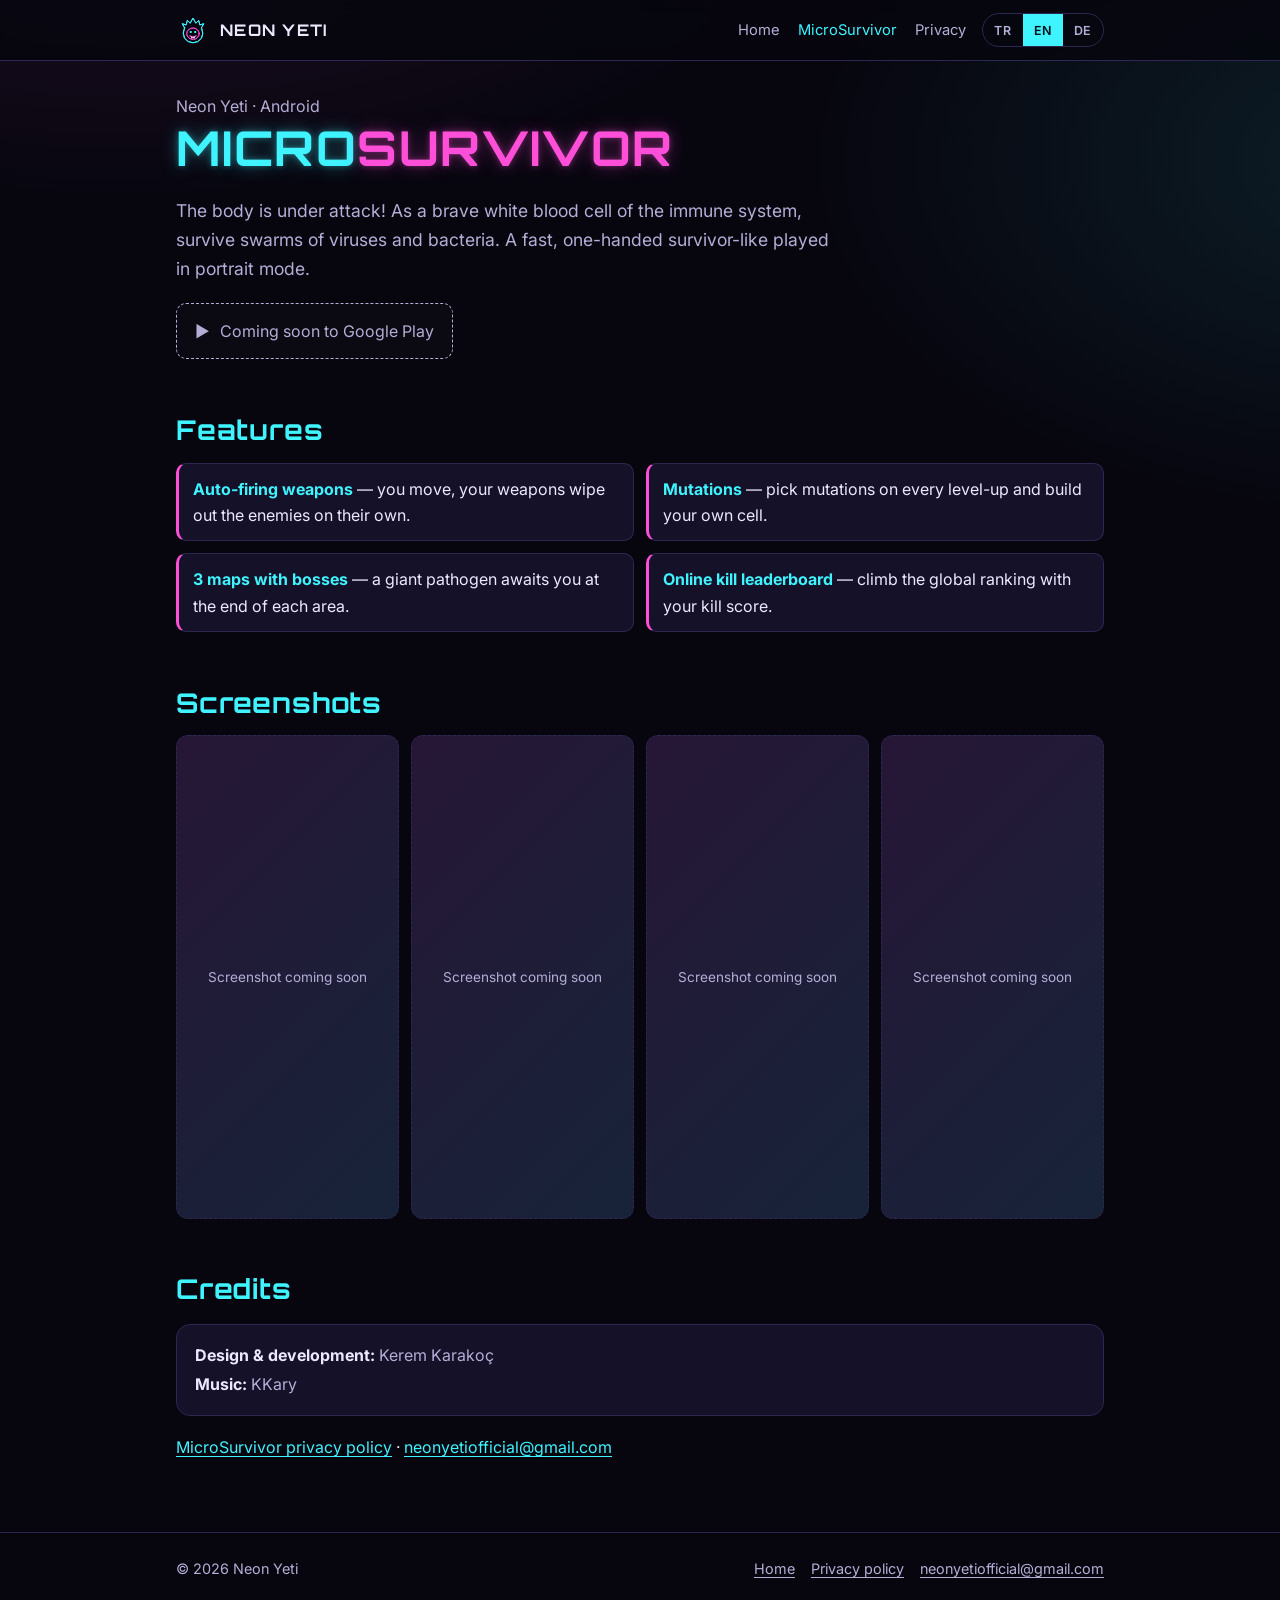
==== microsurvivor/index.html @ e1826c22 "Neon Yeti website: home, MicroSurvivor page, privacy policy, app-ads.txt Static TR/EN/DE site for Gi" ====
<!doctype html>
<html lang="en" data-lang="en"
  data-title-tr="MicroSurvivor — Neon Yeti"
  data-title-en="MicroSurvivor — Neon Yeti"
  data-title-de="MicroSurvivor — Neon Yeti">
<head>
  <meta charset="utf-8">
  <meta name="viewport" content="width=device-width, initial-scale=1">
  <title>MicroSurvivor — Neon Yeti</title>
  <meta name="description" content="MicroSurvivor: a portrait survivor-like for Android. Play as a white blood cell and fight viruses and bacteria.">
  <meta name="theme-color" content="#07060f">
  <link rel="icon" href="../assets/logo.svg" type="image/svg+xml">
  <link rel="preconnect" href="https://fonts.googleapis.com">
  <link rel="preconnect" href="https://fonts.gstatic.com" crossorigin>
  <link href="https://fonts.googleapis.com/css2?family=Inter:wght@400;600&family=Orbitron:wght@600;700;900&display=swap" rel="stylesheet">
  <link rel="stylesheet" href="../assets/style.css">
  <script src="../assets/lang.js" defer></script>
</head>
<body>
  <a class="skip-link" href="#main"><span data-l="tr">İçeriğe geç</span><span data-l="en">Skip to content</span><span data-l="de">Zum Inhalt</span></a>

  <header class="site-header">
    <div class="wrap">
      <a class="brand" href="../"><img src="../assets/logo.svg" alt="" width="34" height="34">NEON YETI</a>
      <nav class="nav" aria-label="Main">
        <a href="../"><span data-l="tr">Ana sayfa</span><span data-l="en">Home</span><span data-l="de">Start</span></a>
        <a href="./" aria-current="page">MicroSurvivor</a>
        <a href="privacy/"><span data-l="tr">Gizlilik</span><span data-l="en">Privacy</span><span data-l="de">Datenschutz</span></a>
        <div class="lang-switch" role="group" aria-label="Language / Dil / Sprache">
          <button type="button" data-set-lang="tr" aria-pressed="false" lang="tr">TR</button>
          <button type="button" data-set-lang="en" aria-pressed="true" lang="en">EN</button>
          <button type="button" data-set-lang="de" aria-pressed="false" lang="de">DE</button>
        </div>
      </nav>
    </div>
  </header>

  <main id="main">
    <div class="wrap">
      <section>
        <p class="muted" style="margin:0">Neon Yeti · Android</p>
        <h1><span class="neon-cyan">MICRO</span><span class="neon-magenta">SURVIVOR</span></h1>
        <p class="lead" data-l="tr">Vücudun alarm veriyor! Bağışıklık sisteminin cesur bir akyuvarı olarak virüs ve bakteri sürülerine karşı hayatta kal. Tek elle, dikey ekranda oynanan hızlı bir survivor-like.</p>
        <p class="lead" data-l="en">The body is under attack! As a brave white blood cell of the immune system, survive swarms of viruses and bacteria. A fast, one-handed survivor-like played in portrait mode.</p>
        <p class="lead" data-l="de">Der Körper wird angegriffen! Überlebe als mutiges weißes Blutkörperchen ganze Schwärme von Viren und Bakterien. Ein schnelles Survivor-like im Hochformat, mit einer Hand spielbar.</p>

        <div class="btn-row" style="margin-top:20px">
          <!-- TODO: Replace this placeholder with the official Google Play badge + store link once the game is live:
               <a href="https://play.google.com/store/apps/details?id=com.neonyeti.microsurvivor">
                 <img src="../assets/google-play-badge.png" alt="Get it on Google Play" width="200">
               </a> -->
          <span class="badge-placeholder" role="note">
            <span aria-hidden="true">▶</span>
            <span data-l="tr">Google Play'de yakında</span><span data-l="en">Coming soon to Google Play</span><span data-l="de">Bald bei Google Play</span>
          </span>
        </div>
      </section>

      <section aria-labelledby="feat-h">
        <h2 id="feat-h"><span data-l="tr">Özellikler</span><span data-l="en">Features</span><span data-l="de">Features</span></h2>
        <ul class="features">
          <li data-l="tr"><strong>Otomatik ateş eden silahlar</strong> — sen hareket et, silahların düşmanları kendiliğinden temizlesin.</li>
          <li data-l="en"><strong>Auto-firing weapons</strong> — you move, your weapons wipe out the enemies on their own.</li>
          <li data-l="de"><strong>Automatische Waffen</strong> — du bewegst dich, deine Waffen erledigen die Gegner von selbst.</li>

          <li data-l="tr"><strong>Mutasyonlar</strong> — her seviye atlamada hücreni güçlendiren mutasyonlar seç, kendi yapını kur.</li>
          <li data-l="en"><strong>Mutations</strong> — pick mutations on every level-up and build your own cell.</li>
          <li data-l="de"><strong>Mutationen</strong> — wähle bei jedem Level-up Mutationen und baue deine eigene Zelle.</li>

          <li data-l="tr"><strong>3 harita, 3 boss</strong> — her bölgenin sonunda seni bekleyen dev bir patojen var.</li>
          <li data-l="en"><strong>3 maps with bosses</strong> — a giant pathogen awaits you at the end of each area.</li>
          <li data-l="de"><strong>3 Karten mit Bossen</strong> — am Ende jedes Gebiets wartet ein riesiger Erreger.</li>

          <li data-l="tr"><strong>Çevrim içi skor tablosu</strong> — öldürme skorunla dünya sıralamasında yerini al.</li>
          <li data-l="en"><strong>Online kill leaderboard</strong> — climb the global ranking with your kill score.</li>
          <li data-l="de"><strong>Online-Bestenliste</strong> — steige mit deinem Kill-Score in der globalen Rangliste auf.</li>
        </ul>
      </section>

      <section aria-labelledby="shots-h">
        <h2 id="shots-h"><span data-l="tr">Ekran görüntüleri</span><span data-l="en">Screenshots</span><span data-l="de">Screenshots</span></h2>
        <!-- TODO: replace each .shot div with <img class="shot" src="../assets/shots/01.png" alt="..."> -->
        <div class="shots">
          <div class="shot"><span data-l="tr">Ekran görüntüsü yakında</span><span data-l="en">Screenshot coming soon</span><span data-l="de">Screenshot folgt</span></div>
          <div class="shot"><span data-l="tr">Ekran görüntüsü yakında</span><span data-l="en">Screenshot coming soon</span><span data-l="de">Screenshot folgt</span></div>
          <div class="shot"><span data-l="tr">Ekran görüntüsü yakında</span><span data-l="en">Screenshot coming soon</span><span data-l="de">Screenshot folgt</span></div>
          <div class="shot"><span data-l="tr">Ekran görüntüsü yakında</span><span data-l="en">Screenshot coming soon</span><span data-l="de">Screenshot folgt</span></div>
        </div>
      </section>

      <section aria-labelledby="credits-h">
        <h2 id="credits-h"><span data-l="tr">Yapımcılar</span><span data-l="en">Credits</span><span data-l="de">Credits</span></h2>
        <div class="meta-box">
          <p><strong data-l="tr">Tasarım ve geliştirme:</strong><strong data-l="en">Design &amp; development:</strong><strong data-l="de">Design &amp; Entwicklung:</strong> Kerem Karakoç</p>
          <p><strong data-l="tr">Müzik:</strong><strong data-l="en">Music:</strong><strong data-l="de">Musik:</strong> KKary</p>
        </div>
        <p><a href="privacy/"><span data-l="tr">MicroSurvivor gizlilik politikası</span><span data-l="en">MicroSurvivor privacy policy</span><span data-l="de">MicroSurvivor Datenschutzerklärung</span></a>
          · <a href="mailto:neonyetiofficial@gmail.com">neonyetiofficial@gmail.com</a></p>
      </section>
    </div>
  </main>

  <footer class="site-footer">
    <div class="wrap">
      <span>© <span data-year>2026</span> Neon Yeti</span>
      <nav aria-label="Footer">
        <a href="../"><span data-l="tr">Ana sayfa</span><span data-l="en">Home</span><span data-l="de">Start</span></a>
        <a href="privacy/"><span data-l="tr">Gizlilik politikası</span><span data-l="en">Privacy policy</span><span data-l="de">Datenschutz</span></a>
        <a href="mailto:neonyetiofficial@gmail.com">neonyetiofficial@gmail.com</a>
      </nav>
    </div>
  </footer>
</body>
</html>
---- assets/style.css ----
/* Neon Yeti — site styles. Mobile-first, no build step. */
:root {
  --bg: #07060f;
  --bg-2: #0e0c1d;
  --surface: #141128;
  --surface-2: #1c1836;
  --border: #2d2752;
  --text: #ece9ff;
  --text-dim: #b4aed6;
  --cyan: #3ff3ff;
  --cyan-soft: rgba(63, 243, 255, 0.35);
  --magenta: #ff4fd8;
  --magenta-soft: rgba(255, 79, 216, 0.35);
  --focus: #fff35c;
  --radius: 14px;
  --max: 960px;
  --font-display: "Orbitron", "Segoe UI", system-ui, sans-serif;
  --font-body: "Inter", "Segoe UI", system-ui, -apple-system, sans-serif;
}

*, *::before, *::after { box-sizing: border-box; }

html { -webkit-text-size-adjust: 100%; scroll-behavior: smooth; }

body {
  margin: 0;
  background:
    radial-gradient(1200px 600px at 10% -10%, rgba(255, 79, 216, 0.12), transparent 60%),
    radial-gradient(1000px 600px at 110% 10%, rgba(63, 243, 255, 0.10), transparent 60%),
    var(--bg);
  background-color: var(--bg);
  color: var(--text);
  font-family: var(--font-body);
  font-size: 1rem;
  line-height: 1.65;
  min-height: 100vh;
  display: flex;
  flex-direction: column;
}

img, svg { max-width: 100%; height: auto; display: block; }

a { color: var(--cyan); text-underline-offset: 3px; }
a:hover { color: #a5f9ff; }
:focus-visible { outline: 3px solid var(--focus); outline-offset: 3px; border-radius: 4px; }

.skip-link {
  position: absolute; left: -9999px; top: 0;
  background: var(--focus); color: #000; padding: 8px 12px; z-index: 10;
}
.skip-link:focus { left: 8px; top: 8px; }

.wrap { width: 100%; max-width: var(--max); margin: 0 auto; padding: 0 16px; }

/* ---------- Language visibility ---------- */
html[data-lang="tr"] [data-l]:not([data-l~="tr"]),
html[data-lang="en"] [data-l]:not([data-l~="en"]),
html[data-lang="de"] [data-l]:not([data-l~="de"]) { display: none !important; }

/* ---------- Header ---------- */
.site-header {
  border-bottom: 1px solid var(--border);
  background: rgba(7, 6, 15, 0.85);
  backdrop-filter: blur(8px);
  position: relative; z-index: 5;
}
@media (min-width: 700px) { .site-header { position: sticky; top: 0; } }
.site-header .wrap {
  display: flex; align-items: center; justify-content: space-between;
  gap: 12px; min-height: 60px; flex-wrap: wrap; padding-top: 6px; padding-bottom: 6px;
}
.brand {
  display: inline-flex; align-items: center; gap: 10px;
  text-decoration: none; color: var(--text);
  font-family: var(--font-display); font-weight: 700; letter-spacing: 0.08em;
  font-size: 1rem;
}
.brand svg { width: 34px; height: 34px; }
.brand:hover { color: var(--text); }

.nav { display: flex; align-items: center; gap: 4px 14px; flex-wrap: wrap; }
.nav a {
  color: var(--text-dim); text-decoration: none; font-size: 0.92rem;
  padding: 6px 2px;
}
.nav a:hover, .nav a[aria-current="page"] { color: var(--cyan); }

.lang-switch { display: inline-flex; border: 1px solid var(--border); border-radius: 999px; overflow: hidden; }
.lang-switch button {
  background: transparent; color: var(--text-dim); border: 0;
  font: 600 0.78rem var(--font-body); letter-spacing: 0.05em;
  padding: 6px 10px; cursor: pointer; min-width: 40px; min-height: 32px;
}
.lang-switch button[aria-pressed="true"] { background: var(--cyan); color: #04121a; }
.lang-switch button:hover:not([aria-pressed="true"]) { color: var(--text); }

/* ---------- Typography ---------- */
h1, h2, h3 { font-family: var(--font-display); line-height: 1.2; letter-spacing: 0.03em; }
h1 { font-size: clamp(1.8rem, 6vw, 3rem); margin: 0 0 0.4em; }
h2 { font-size: clamp(1.25rem, 4vw, 1.7rem); margin: 2em 0 0.6em; color: var(--cyan); }
h3 { font-size: 1.05rem; margin: 1.6em 0 0.4em; color: var(--magenta); }
p, li { color: var(--text); }
.lead { font-size: 1.1rem; color: var(--text-dim); max-width: 60ch; }
.muted { color: var(--text-dim); }

.neon-cyan { color: var(--cyan); text-shadow: 0 0 6px var(--cyan-soft), 0 0 18px var(--cyan-soft); }
.neon-magenta { color: var(--magenta); text-shadow: 0 0 6px var(--magenta-soft), 0 0 18px var(--magenta-soft); }

main { flex: 1; padding: 32px 0 56px; }

/* ---------- Hero ---------- */
.hero { text-align: center; padding: 24px 0 8px; }
.hero .logo { width: min(220px, 60vw); margin: 0 auto 18px; }
.hero h1 { font-size: clamp(2.2rem, 10vw, 4rem); letter-spacing: 0.12em; }
.hero .lead { margin: 0 auto; }

.yeti-glow { filter: drop-shadow(0 0 6px var(--cyan-soft)) drop-shadow(0 0 16px var(--magenta-soft)); }
@media (prefers-reduced-motion: no-preference) {
  .flicker { animation: flicker 6s infinite; }
  @keyframes flicker {
    0%, 92%, 100% { opacity: 1; }
    93% { opacity: 0.55; } 94% { opacity: 1; } 96% { opacity: 0.7; } 97% { opacity: 1; }
  }
}

/* ---------- Cards ---------- */
.cards { display: grid; gap: 16px; grid-template-columns: 1fr; margin-top: 16px; }
@media (min-width: 700px) { .cards { grid-template-columns: repeat(2, 1fr); } }

.card {
  background: linear-gradient(180deg, var(--surface-2), var(--surface));
  border: 1px solid var(--border);
  border-radius: var(--radius);
  padding: 20px;
  position: relative;
}
.card.glow { box-shadow: 0 0 0 1px rgba(63, 243, 255, 0.15), 0 0 32px rgba(63, 243, 255, 0.08); }
.card h3 { margin-top: 0; font-size: 1.25rem; color: var(--text); }
.card .tag {
  display: inline-block; font-size: 0.75rem; font-weight: 600; letter-spacing: 0.06em;
  text-transform: uppercase; color: var(--magenta); border: 1px solid var(--magenta-soft);
  border-radius: 999px; padding: 2px 10px; margin-bottom: 10px;
}
.card p { color: var(--text-dim); margin: 0 0 14px; }

.btn {
  display: inline-flex; align-items: center; justify-content: center; gap: 8px;
  min-height: 44px; padding: 10px 18px; border-radius: 999px;
  font: 600 0.95rem var(--font-body); text-decoration: none;
  border: 1px solid var(--cyan); color: var(--cyan); background: transparent;
  box-shadow: 0 0 12px rgba(63, 243, 255, 0.18);
}
.btn:hover { background: rgba(63, 243, 255, 0.1); color: var(--cyan); }
.btn.solid { background: var(--cyan); color: #04121a; }
.btn.solid:hover { background: #8ef8ff; color: #04121a; }
.btn-row { display: flex; flex-wrap: wrap; gap: 10px; }

/* ---------- Feature list ---------- */
.features { list-style: none; padding: 0; margin: 16px 0; display: grid; gap: 12px; }
@media (min-width: 700px) { .features { grid-template-columns: repeat(2, 1fr); } }
.features li {
  background: var(--surface); border: 1px solid var(--border); border-left: 3px solid var(--magenta);
  border-radius: 10px; padding: 12px 14px; color: var(--text);
}
.features strong { color: var(--cyan); }

/* ---------- Placeholders ---------- */
.badge-placeholder {
  display: inline-flex; align-items: center; gap: 10px; min-height: 56px;
  padding: 10px 18px; border-radius: 10px; border: 1px dashed var(--text-dim);
  color: var(--text-dim); background: rgba(255, 255, 255, 0.02);
}
.shots { display: grid; gap: 12px; grid-template-columns: repeat(2, 1fr); margin-top: 12px; }
@media (min-width: 700px) { .shots { grid-template-columns: repeat(4, 1fr); } }
.shot {
  aspect-ratio: 9 / 19.5; border-radius: 12px; border: 1px dashed var(--border);
  background:
    linear-gradient(135deg, rgba(255, 79, 216, 0.08), rgba(63, 243, 255, 0.08)),
    var(--surface);
  display: flex; align-items: center; justify-content: center; text-align: center;
  color: var(--text-dim); font-size: 0.85rem; padding: 8px;
}

/* ---------- Legal / prose ---------- */
.prose { max-width: 72ch; }
.prose h2 { font-size: 1.2rem; margin-top: 2.2em; }
.prose ul { padding-left: 1.2em; }
.prose li { margin: 0.3em 0; }
.prose code { background: var(--surface-2); padding: 1px 6px; border-radius: 6px; font-size: 0.9em; }
.meta-box {
  background: var(--surface); border: 1px solid var(--border); border-radius: var(--radius);
  padding: 14px 18px; margin: 18px 0;
}
.meta-box p { margin: 0.2em 0; color: var(--text-dim); }
.meta-box strong { color: var(--text); }
.note {
  border-left: 3px solid var(--cyan); background: rgba(63, 243, 255, 0.06);
  padding: 10px 14px; border-radius: 6px; color: var(--text);
}
.toc { list-style: none; padding: 0; display: flex; flex-wrap: wrap; gap: 6px 14px; font-size: 0.92rem; }

/* ---------- Footer ---------- */
.site-footer { border-top: 1px solid var(--border); padding: 24px 0; font-size: 0.9rem; color: var(--text-dim); }
.site-footer .wrap { display: flex; flex-wrap: wrap; gap: 8px 20px; justify-content: space-between; }
.site-footer a { color: var(--text-dim); }
.site-footer a:hover { color: var(--cyan); }
.site-footer nav { display: flex; flex-wrap: wrap; gap: 6px 16px; }

/* Contact block */
.contact { text-align: center; margin-top: 48px; }
.contact .mail {
  display: inline-block; font-family: var(--font-display); font-size: clamp(0.95rem, 4vw, 1.3rem);
  word-break: break-all; margin-top: 6px;
}
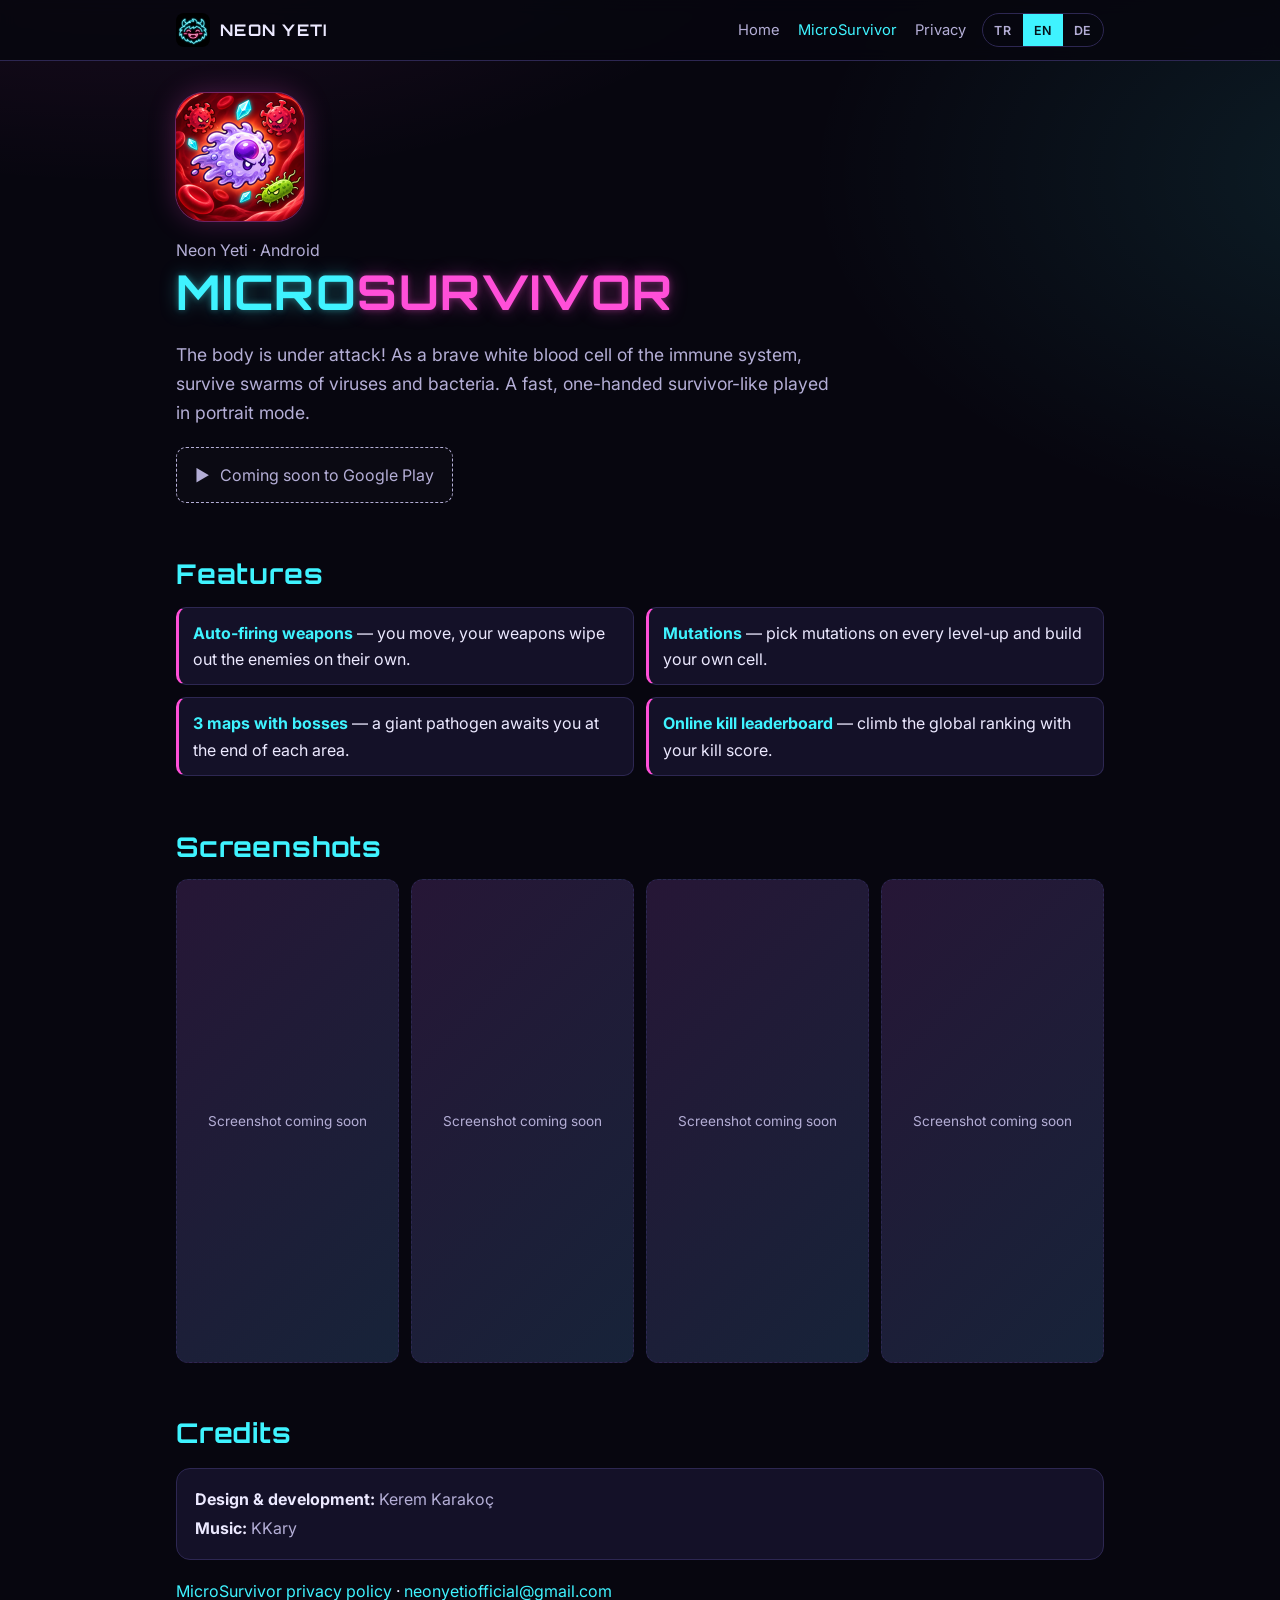
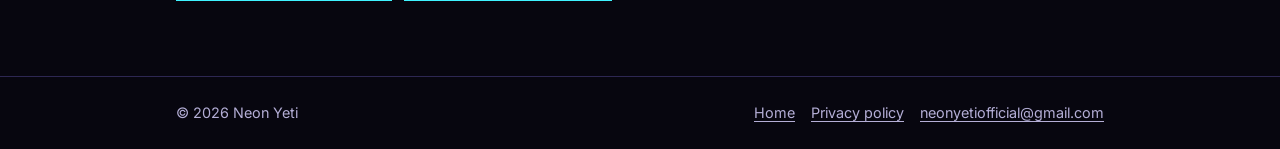
==== commit d816194a: "Use the real Neon Yeti logo, mascot favicon and MicroSurvivor icon Co-Authored-By: Claude Opus 5.5 <" ====
--- a/microsurvivor/index.html
+++ b/microsurvivor/index.html
@@ -9,7 +9,8 @@
   <title>MicroSurvivor — Neon Yeti</title>
   <meta name="description" content="MicroSurvivor: a portrait survivor-like for Android. Play as a white blood cell and fight viruses and bacteria.">
   <meta name="theme-color" content="#07060f">
-  <link rel="icon" href="../assets/logo.svg" type="image/svg+xml">
+  <link rel="icon" href="../assets/neonyeti-mascot-96.png" type="image/png">
+  <link rel="apple-touch-icon" href="../assets/apple-touch-icon.png">
   <link rel="preconnect" href="https://fonts.googleapis.com">
   <link rel="preconnect" href="https://fonts.gstatic.com" crossorigin>
   <link href="https://fonts.googleapis.com/css2?family=Inter:wght@400;600&family=Orbitron:wght@600;700;900&display=swap" rel="stylesheet">
@@ -21,7 +22,7 @@
 
   <header class="site-header">
     <div class="wrap">
-      <a class="brand" href="../"><img src="../assets/logo.svg" alt="" width="34" height="34">NEON YETI</a>
+      <a class="brand" href="../"><img src="../assets/neonyeti-mascot-96.png" alt="" width="34" height="34">NEON YETI</a>
       <nav class="nav" aria-label="Main">
         <a href="../"><span data-l="tr">Ana sayfa</span><span data-l="en">Home</span><span data-l="de">Start</span></a>
         <a href="./" aria-current="page">MicroSurvivor</a>
@@ -38,6 +39,7 @@
   <main id="main">
     <div class="wrap">
       <section>
+        <img class="game-icon" src="../assets/microsurvivor-icon-256.png" srcset="../assets/microsurvivor-icon-256.png 256w, ../assets/microsurvivor-icon-512.png 512w" sizes="128px" alt="MicroSurvivor icon" width="128" height="128">
         <p class="muted" style="margin:0">Neon Yeti · Android</p>
         <h1><span class="neon-cyan">MICRO</span><span class="neon-magenta">SURVIVOR</span></h1>
         <p class="lead" data-l="tr">Vücudun alarm veriyor! Bağışıklık sisteminin cesur bir akyuvarı olarak virüs ve bakteri sürülerine karşı hayatta kal. Tek elle, dikey ekranda oynanan hızlı bir survivor-like.</p>
--- a/assets/style.css
+++ b/assets/style.css
@@ -123,6 +123,19 @@
   }
 }
 
+/* Real logo PNGs have a black background: "lighten" blends it into the dark page. */
+.hero .brand-logo { width: min(320px, 75vw); mix-blend-mode: lighten; }
+.brand img { border-radius: 8px; }
+.game-icon {
+  width: 128px; height: 128px; border-radius: 28px; margin-bottom: 16px;
+  box-shadow: 0 0 0 1px rgba(255, 79, 216, 0.35), 0 0 28px rgba(255, 79, 216, 0.25);
+}
+.card .card-icon { width: 72px; height: 72px; border-radius: 16px; float: right; margin: 0 0 8px 12px; }
+.sr-only {
+  position: absolute; width: 1px; height: 1px; padding: 0; margin: -1px;
+  overflow: hidden; clip: rect(0, 0, 0, 0); white-space: nowrap; border: 0;
+}
+
 /* ---------- Cards ---------- */
 .cards { display: grid; gap: 16px; grid-template-columns: 1fr; margin-top: 16px; }
 @media (min-width: 700px) { .cards { grid-template-columns: repeat(2, 1fr); } }
